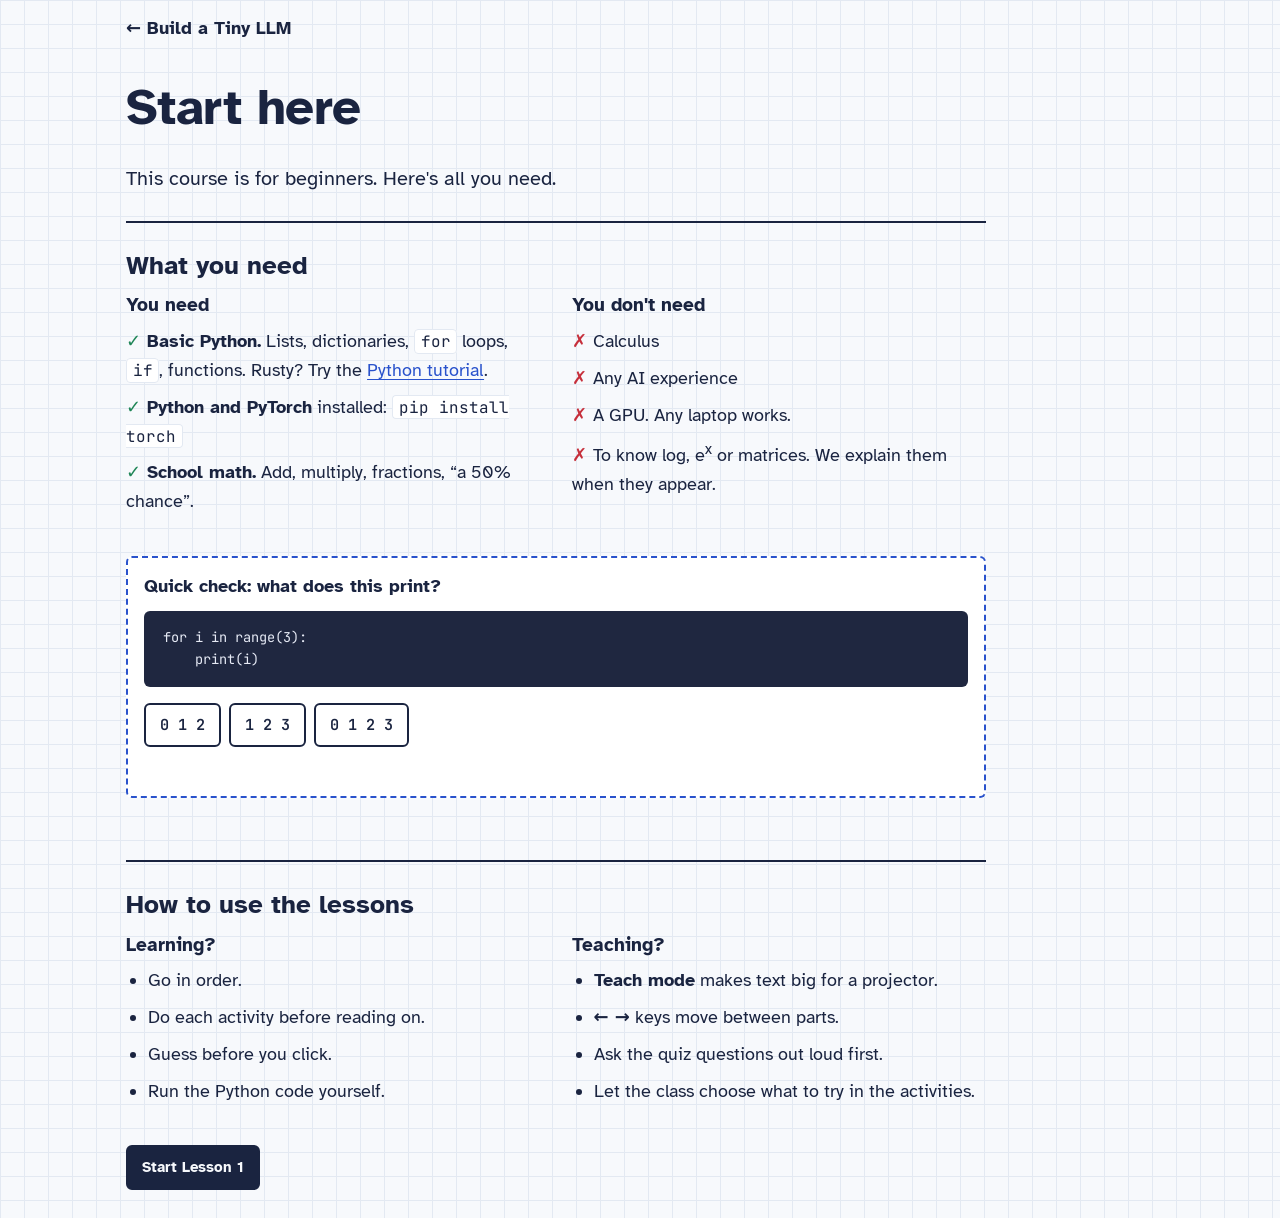
==== start.html @ 34466c3e "Simplify home page, add Start here page and Lesson 1 Home page is now the live demo plus a one-line-" ====
<!doctype html>
<html lang="en">
<head>
<meta charset="utf-8">
<meta name="viewport" content="width=device-width, initial-scale=1">
<title>Start Here</title>
<meta name="description" content="What you need before starting Build a Tiny LLM, and how to use the lessons.">
<link rel="preconnect" href="https://fonts.googleapis.com">
<link rel="preconnect" href="https://fonts.gstatic.com" crossorigin>
<link href="https://fonts.googleapis.com/css2?family=Atkinson+Hyperlegible:wght@400;700&family=JetBrains+Mono:wght@400;600&family=Kalam:wght@400&display=swap" rel="stylesheet">
<link rel="stylesheet" href="assets/style.css">
<style>
  .two { display: grid; grid-template-columns: 1fr 1fr; gap: 32px; margin-bottom: 32px; }
  .two ul { padding-left: 1.2em; margin: 0; }
  .two li { margin-bottom: 8px; }
  .check { list-style: none; padding: 0 !important; }
  .check li::before { content: "✓ "; color: var(--good); font-weight: 700; }
  .cross { list-style: none; padding: 0 !important; }
  .cross li::before { content: "✗ "; color: var(--redpen); font-weight: 700; }
  @media (max-width: 760px) { .two { grid-template-columns: 1fr; } }
</style>
</head>
<body>
<div class="wrap">
  <header class="topbar">
    <a class="home" href="./">← Build a Tiny LLM</a>
  </header>

  <main style="max-width:860px">
    <h1 style="margin-top:20px">Start here</h1>
    <p class="say">This course is for beginners. Here's all you need.</p>

    <section class="part">
      <h2>What you need</h2>
      <div class="two">
        <div>
          <h3>You need</h3>
          <ul class="check">
            <li><b>Basic Python.</b> Lists, dictionaries, <code>for</code> loops, <code>if</code>, functions. Rusty? Try the <a href="https://docs.python.org/3/tutorial/">Python tutorial</a>.</li>
            <li><b>Python and PyTorch</b> installed: <code>pip install torch</code></li>
            <li><b>School math.</b> Add, multiply, fractions, “a 50% chance”.</li>
          </ul>
        </div>
        <div>
          <h3>You don't need</h3>
          <ul class="cross">
            <li>Calculus</li>
            <li>Any AI experience</li>
            <li>A GPU. Any laptop works.</li>
            <li>To know log, e<sup>x</sup> or matrices. We explain them when they appear.</li>
          </ul>
        </div>
      </div>

      <div class="quiz" data-right="You're ready. Head to Lesson 1.">
        <div class="q">Quick check: what does this print?</div>
<pre><code>for i in range(3):
    print(i)</code></pre>
        <div class="options">
          <button data-right>0 1 2</button>
          <button data-why="Close! range(3) starts at 0, not 1.">1 2 3</button>
          <button data-why="range(3) gives 3 numbers, starting at 0.">0 1 2 3</button>
        </div>
        <div class="feedback"></div>
      </div>
    </section>

    <section class="part">
      <h2>How to use the lessons</h2>
      <div class="two">
        <div>
          <h3>Learning?</h3>
          <ul>
            <li>Go in order.</li>
            <li>Do each activity before reading on.</li>
            <li>Guess before you click.</li>
            <li>Run the Python code yourself.</li>
          </ul>
        </div>
        <div>
          <h3>Teaching?</h3>
          <ul>
            <li><b>Teach mode</b> makes text big for a projector.</li>
            <li><b>← →</b> keys move between parts.</li>
            <li>Ask the quiz questions out loud first.</li>
            <li>Let the class choose what to try in the activities.</li>
          </ul>
        </div>
      </div>
      <p><a class="btn" style="background:var(--ink);color:var(--paper)" href="lessons/lesson1.html">Start Lesson 1</a></p>
    </section>
  </main>
</div>
<script src="assets/common.js"></script>
</body>
</html>
---- assets/style.css ----
/* Build a Tiny LLM — shared look
   Idea: a math notebook worked by hand. Graph paper, ink, a highlighter
   for "look here", and handwritten margin notes from the teacher. */

:root {
  --paper: #F7F9FC;
  --grid: #E3E9F2;
  --ink: #1A2440;
  --pencil: #5B657A;
  --pen: #2952CC;
  --highlight: #FFE066;
  --good: #1E8556;
  --redpen: #C62F3B;
  --card: #FFFFFF;
  --code-bg: #1F2740;
  --code-ink: #E6EAF5;
  --code-comment: #9FB0D6;

  --body: "Atkinson Hyperlegible", system-ui, sans-serif;
  --mono: "JetBrains Mono", ui-monospace, Menlo, monospace;
  --hand: "Kalam", "Comic Sans MS", cursive;

  --measure: 68ch;
  --radius: 6px;
}

@media (prefers-color-scheme: dark) {
  :root:not([data-theme="light"]) {
    --paper: #161D2E;
    --grid: #212B42;
    --ink: #E8ECF6;
    --pencil: #A3ADC4;
    --pen: #8FA9FF;
    --highlight: #E9C53A;
    --good: #4CC08A;
    --redpen: #FF7A84;
    --card: #1D2539;
    --code-bg: #0F1524;
  }
}
:root[data-theme="dark"] {
  --paper: #161D2E; --grid: #212B42; --ink: #E8ECF6; --pencil: #A3ADC4;
  --pen: #8FA9FF; --highlight: #E9C53A; --good: #4CC08A; --redpen: #FF7A84;
  --card: #1D2539; --code-bg: #0F1524;
}

* { box-sizing: border-box; }
[hidden] { display: none !important; }

html { scroll-behavior: smooth; }
@media (prefers-reduced-motion: reduce) { html { scroll-behavior: auto; } }

body {
  margin: 0;
  color: var(--ink);
  background-color: var(--paper);
  background-image:
    linear-gradient(var(--grid) 1px, transparent 1px),
    linear-gradient(90deg, var(--grid) 1px, transparent 1px);
  background-size: 24px 24px;
  font-family: var(--body);
  font-size: 18px;
  line-height: 1.6;
}

a { color: var(--pen); text-underline-offset: 3px; }
a:hover { text-decoration-thickness: 2px; }

:focus-visible { outline: 3px solid var(--pen); outline-offset: 2px; border-radius: 3px; }

h1, h2, h3 { line-height: 1.2; font-weight: 700; margin: 0 0 0.5em; }
h1 { font-size: clamp(2.1rem, 5vw, 3.2rem); letter-spacing: -0.01em; }
h2 { font-size: 1.6rem; margin-top: 0; }
h3 { font-size: 1.2rem; }
p { margin: 0 0 1em; }

/* The highlighter: used only for "this is the thing to look at" */
mark, .hl {
  background: linear-gradient(transparent 12%, var(--highlight) 12%, var(--highlight) 88%, transparent 88%);
  color: inherit;
  padding: 0 0.15em;
}
:root[data-theme="dark"] mark, :root[data-theme="dark"] .hl { color: #161D2E; }
@media (prefers-color-scheme: dark) { :root:not([data-theme="light"]) mark { color: #161D2E; } }

code, .mono { font-family: var(--mono); font-size: 0.88em; }
:not(pre) > code {
  background: var(--card);
  border: 1px solid var(--grid);
  padding: 0.05em 0.35em;
  border-radius: 4px;
}

pre {
  background: var(--code-bg);
  color: var(--code-ink);
  padding: 1rem 1.2rem;
  border-radius: var(--radius);
  overflow-x: auto;
  font-size: 0.85rem;
  line-height: 1.55;
  margin: 0 0 1.2em;
}
pre code { background: none; border: 0; padding: 0; font-size: inherit; color: inherit; }
pre .c { color: var(--code-comment); }

/* ---------- Layout ---------- */

.wrap { max-width: 1060px; margin: 0 auto; padding: 0 16px; }

.topbar {
  display: flex; align-items: center; justify-content: space-between; gap: 12px;
  padding: 14px 0; flex-wrap: wrap;
}
.topbar .home { font-weight: 700; color: var(--ink); text-decoration: none; }
.topbar .where { color: var(--pencil); font-size: 0.95rem; }
.topbar .tools { display: flex; gap: 8px; flex-wrap: wrap; }

/* Lesson pages: a reading column with a margin for teacher's notes */
.lesson { display: grid; grid-template-columns: minmax(0, var(--measure)) 1fr; column-gap: 40px; }
.lesson > * { grid-column: 1; }
.lesson .note { grid-column: 2; }

section.part {
  padding: 28px 0 12px;
  border-top: 2px solid var(--ink);
  margin-top: 28px;
  scroll-margin-top: 16px;
}
section.part > .num {
  font-family: var(--mono); color: var(--pencil); font-size: 0.85rem; display: block; margin-bottom: 6px;
}

/* Handwritten margin note from the teacher */
.note {
  font-family: var(--hand);
  color: var(--redpen);
  font-size: 1.05rem;
  line-height: 1.35;
  transform: rotate(-1.5deg);
  align-self: start;
  max-width: 26ch;
  margin: 6px 0 16px;
}
.note::before { content: "✎ "; }

@media (max-width: 900px) {
  .lesson { display: block; }
  .note { max-width: none; transform: none; border-left: 3px solid var(--redpen); padding-left: 10px; }
}

/* ---------- Buttons ---------- */

button, .btn {
  font: inherit; font-size: 0.95rem; font-weight: 700;
  border: 2px solid var(--ink);
  background: var(--card); color: var(--ink);
  padding: 8px 14px; border-radius: var(--radius);
  cursor: pointer; text-decoration: none; display: inline-block;
}
button:hover, .btn:hover { background: var(--highlight); color: #1A2440; }
button.primary { background: var(--ink); color: var(--paper); }
button.primary:hover { background: var(--pen); border-color: var(--pen); color: #fff; }
button:disabled { opacity: 0.45; cursor: not-allowed; }
button.small { padding: 4px 10px; font-size: 0.85rem; }

/* ---------- Teaching blocks ---------- */

/* Predict-first question */
.predict {
  background: var(--card);
  border: 2px dashed var(--pen);
  border-radius: var(--radius);
  padding: 16px 18px;
  margin: 0 0 1.4em;
}
.predict .q { font-weight: 700; margin-bottom: 10px; }
.predict .answer { display: none; margin-top: 12px; padding-top: 12px; border-top: 1px solid var(--grid); }
.predict.open .answer { display: block; }

/* "Still unclear?" — a second explanation */
details.unclear {
  background: var(--card);
  border-left: 4px solid var(--pen);
  padding: 10px 16px;
  margin: 0 0 1.4em;
  border-radius: 0 var(--radius) var(--radius) 0;
}
details.unclear summary { cursor: pointer; font-weight: 700; color: var(--pen); }
details.unclear[open] summary { margin-bottom: 10px; }

/* Walkthrough revealed one step at a time */
.walk .stage { display: none; }
.walk .stage.shown { display: block; }
.walk .controls { display: flex; gap: 10px; align-items: center; margin: 8px 0 24px; }
.walk .controls .count { color: var(--pencil); font-size: 0.9rem; }

/* The open question at the end of every lesson */
.open-question {
  background: var(--ink); color: var(--paper);
  padding: 22px 24px; border-radius: var(--radius);
  margin: 12px 0 24px;
}
.open-question .big { font-size: 1.35rem; font-weight: 700; line-height: 1.35; margin: 6px 0 10px; }
.open-question a { color: var(--highlight); }

/* Simple tables */
table.plain { border-collapse: collapse; width: 100%; margin: 0 0 1.2em; font-size: 0.95rem; }
table.plain th, table.plain td { border-bottom: 1px solid var(--grid); padding: 6px 8px; text-align: left; }
table.plain th { color: var(--pencil); font-weight: 700; }
table.plain td.num, table.plain th.num { text-align: right; font-family: var(--mono); font-size: 0.85rem; }
.tablewrap { overflow-x: auto; }

.up { color: var(--good); font-weight: 700; }
.down { color: var(--redpen); font-weight: 700; }

/* Lesson nav at the bottom */
.pager { display: flex; justify-content: space-between; gap: 12px; padding: 24px 0 48px; flex-wrap: wrap; }
.done-toggle[aria-pressed="true"] { background: var(--good); border-color: var(--good); color: #fff; }

footer.site { color: var(--pencil); font-size: 0.9rem; padding: 32px 0 48px; border-top: 1px solid var(--grid); margin-top: 32px; }

/* ---------- Teach mode: big text for a projector ---------- */
body.teach { font-size: 23px; }
body.teach .note { font-size: 1.2rem; }
body.teach pre { font-size: 0.8rem; }
.teach-hint { display: none; }
body.teach .teach-hint {
  display: block; position: fixed; bottom: 12px; right: 12px; z-index: 5;
  background: var(--ink); color: var(--paper); font-size: 0.75rem; padding: 6px 10px; border-radius: var(--radius);
}

/* ================= One part per screen ================= */

.paged-head { padding: 8px 0 4px; }
.paged-head h1 { font-size: clamp(1.8rem, 4vw, 2.4rem); margin: 8px 0 12px; }
.progress { display: flex; gap: 4px; margin: 0 0 6px; }
.progress .seg {
  flex: 1; height: 8px; padding: 0; border: 0; border-radius: 4px;
  background: var(--grid); cursor: pointer;
}
.progress .seg.seen { background: var(--pencil); }
.progress .seg.now { background: var(--ink); }
.progress .seg:hover { background: var(--highlight); }

main[data-paged] { max-width: var(--measure); padding-bottom: 110px; }
main[data-paged] section.part { border-top: 0; margin-top: 0; padding-top: 20px; }
main[data-paged] section.part > h2 { font-size: 1.7rem; }
main[data-paged] .note { transform: none; max-width: none; border-left: 3px solid var(--redpen); padding-left: 10px; }

.pagebar {
  position: fixed; left: 0; right: 0; bottom: 0; z-index: 4;
  background: var(--paper); border-top: 2px solid var(--ink);
}
.pagebar .inner {
  max-width: var(--measure); margin: 0 auto; padding: 10px 16px;
  display: flex; align-items: center; justify-content: space-between; gap: 10px;
}
.pagebar [data-page-label] { color: var(--pencil); font-size: 0.85rem; text-align: center; flex: 1; }
.pagebar button { min-width: 6.5em; }

/* Big, short sentences */
.say { font-size: 1.25rem; line-height: 1.45; max-width: 36ch; }
body.teach .say { font-size: 1.45rem; }

/* An activity: the thing to do */
.activity {
  background: var(--card); border: 2px solid var(--ink); border-radius: var(--radius);
  box-shadow: 5px 5px 0 var(--ink); padding: 16px; margin: 0 6px 1.4em 0;
}
.activity .do { font-weight: 700; margin-bottom: 10px; }
.activity .row { display: flex; flex-wrap: wrap; gap: 8px; align-items: center; }

/* Number tiles (items in a tensor) */
.tiles { display: flex; gap: 8px; flex-wrap: wrap; margin: 10px 0; }
.tile {
  min-width: 3.4em; padding: 10px 8px; text-align: center;
  font-family: var(--mono); font-size: 1.15rem; font-weight: 600;
  background: var(--paper); border: 2px solid var(--ink); border-radius: var(--radius);
}
.tile .idx { display: block; font-size: 0.7rem; color: var(--pencil); font-weight: 400; }
.tile.flash { background: var(--highlight); color: #1A2440; }
input.tile { width: 4.2em; color: var(--ink); }
button.tile { cursor: pointer; }
button.tile:hover { background: var(--highlight); }

.out {
  font-family: var(--mono); font-size: 0.95rem; background: var(--code-bg); color: var(--code-ink);
  padding: 10px 12px; border-radius: var(--radius); min-height: 2.6em; white-space: pre-wrap; margin-top: 10px;
}
.out .c { color: var(--code-comment); }
.out .err { color: #FF9AA2; }

/* Clickable quiz */
.quiz { background: var(--card); border: 2px dashed var(--pen); border-radius: var(--radius); padding: 14px 16px; margin: 0 0 1.2em; }
.quiz .q { font-weight: 700; margin-bottom: 10px; }
.quiz .options { display: flex; flex-wrap: wrap; gap: 8px; }
.quiz .options button { font-family: var(--mono); font-weight: 600; }
.quiz .options button.right { background: var(--good); border-color: var(--good); color: #fff; }
.quiz .options button.wrong { background: var(--redpen); border-color: var(--redpen); color: #fff; }
.quiz .feedback { margin-top: 10px; min-height: 1.4em; }
.quiz .feedback.good { color: var(--good); }
.quiz .feedback.bad { color: var(--redpen); }

/* Grid of numbers (a 2D tensor) */
.grid2d { display: inline-grid; gap: 6px; margin: 10px 0; }
.grid2d .lab { font-family: var(--mono); font-size: 0.8rem; color: var(--pencil); display: grid; place-items: center; }
.grid2d button.lab { border: 0; background: none; padding: 0; text-decoration: underline; color: var(--pen); cursor: pointer; font-weight: 400; }
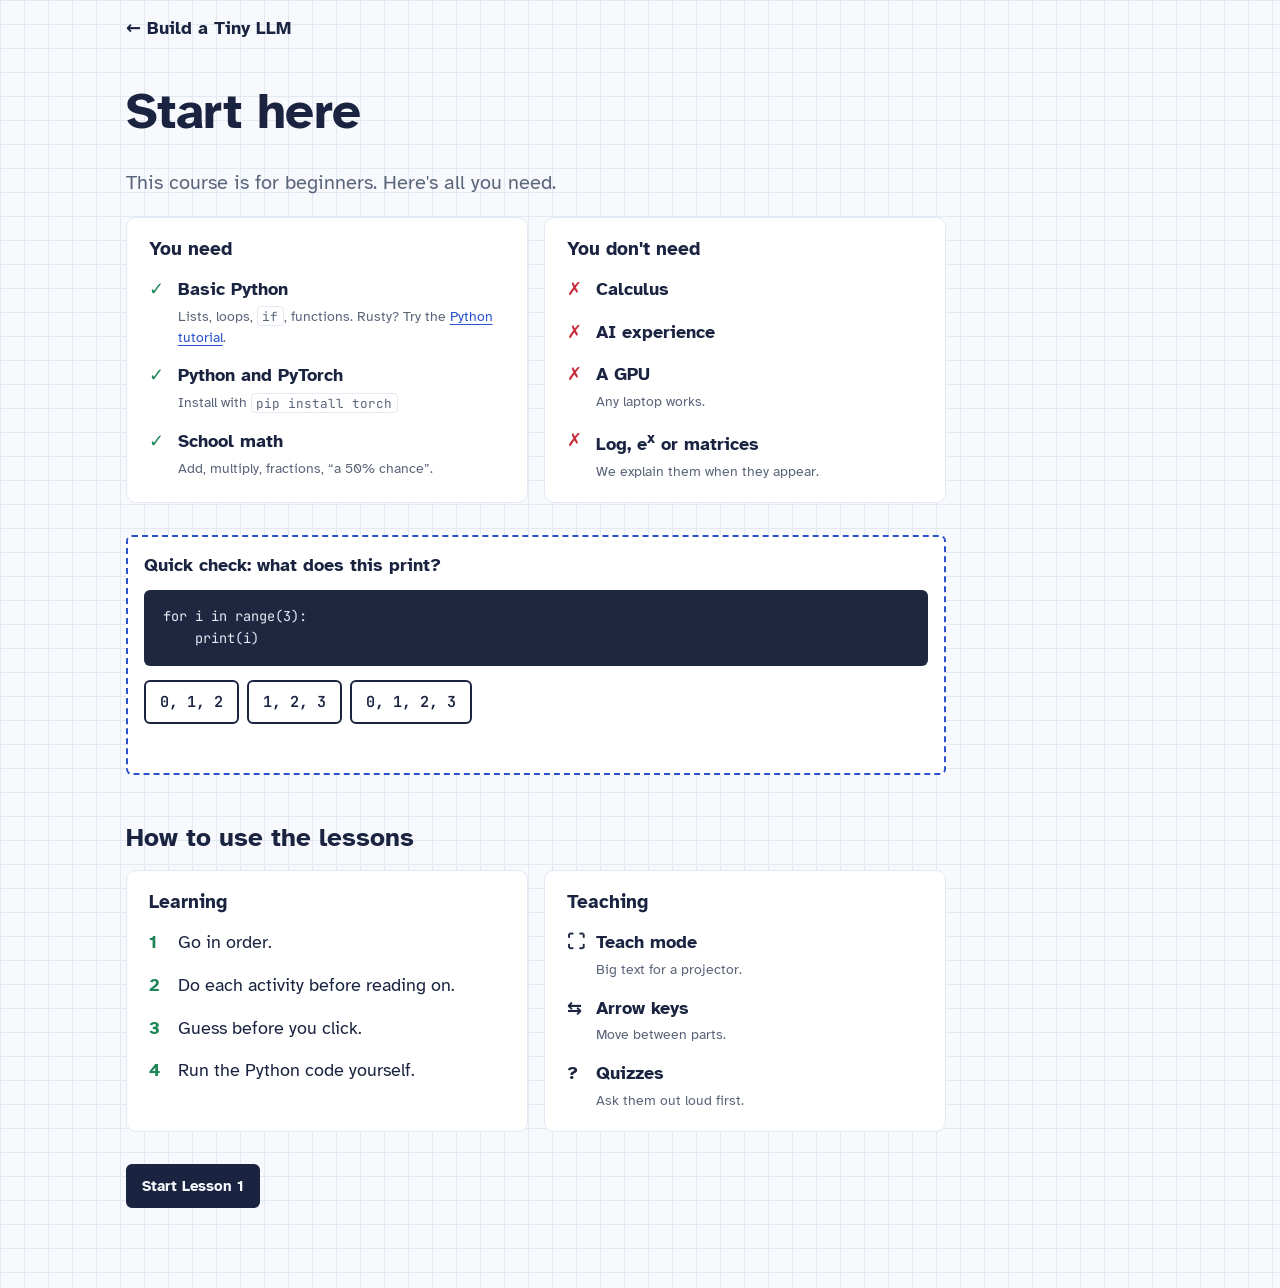
==== commit 1d51ae1e: "Cleaner Start here page and softer dark-mode grid Co-Authored-By: Claude Opus 5.5 <noreply@anthropic" ====
--- a/start.html
+++ b/start.html
@@ -10,14 +10,10 @@
 <link href="https://fonts.googleapis.com/css2?family=Atkinson+Hyperlegible:wght@400;700&family=JetBrains+Mono:wght@400;600&family=Kalam:wght@400&display=swap" rel="stylesheet">
 <link rel="stylesheet" href="assets/style.css">
 <style>
-  .two { display: grid; grid-template-columns: 1fr 1fr; gap: 32px; margin-bottom: 32px; }
-  .two ul { padding-left: 1.2em; margin: 0; }
-  .two li { margin-bottom: 8px; }
-  .check { list-style: none; padding: 0 !important; }
-  .check li::before { content: "✓ "; color: var(--good); font-weight: 700; }
-  .cross { list-style: none; padding: 0 !important; }
-  .cross li::before { content: "✗ "; color: var(--redpen); font-weight: 700; }
-  @media (max-width: 760px) { .two { grid-template-columns: 1fr; } }
+  main.start { max-width: 820px; padding: 24px 0 64px; }
+  main.start h2 { margin: 48px 0 16px; }
+  .quiz pre { margin: 6px 0 14px; }
+  .go { margin-top: 8px; }
 </style>
 </head>
 <body>
@@ -26,69 +22,64 @@
     <a class="home" href="./">← Build a Tiny LLM</a>
   </header>
 
-  <main style="max-width:860px">
-    <h1 style="margin-top:20px">Start here</h1>
-    <p class="say">This course is for beginners. Here's all you need.</p>
+  <main class="start">
+    <h1>Start here</h1>
+    <p class="say" style="color:var(--pencil)">This course is for beginners. Here's all you need.</p>
 
-    <section class="part">
-      <h2>What you need</h2>
-      <div class="two">
-        <div>
-          <h3>You need</h3>
-          <ul class="check">
-            <li><b>Basic Python.</b> Lists, dictionaries, <code>for</code> loops, <code>if</code>, functions. Rusty? Try the <a href="https://docs.python.org/3/tutorial/">Python tutorial</a>.</li>
-            <li><b>Python and PyTorch</b> installed: <code>pip install torch</code></li>
-            <li><b>School math.</b> Add, multiply, fractions, “a 50% chance”.</li>
-          </ul>
-        </div>
-        <div>
-          <h3>You don't need</h3>
-          <ul class="cross">
-            <li>Calculus</li>
-            <li>Any AI experience</li>
-            <li>A GPU. Any laptop works.</li>
-            <li>To know log, e<sup>x</sup> or matrices. We explain them when they appear.</li>
-          </ul>
-        </div>
+    <div class="cards">
+      <div class="card">
+        <h3>You need</h3>
+        <ul class="items">
+          <li><span class="ico yes">✓</span><span><b>Basic Python</b><small>Lists, loops, <code>if</code>, functions. Rusty? Try the <a href="https://docs.python.org/3/tutorial/">Python tutorial</a>.</small></span></li>
+          <li><span class="ico yes">✓</span><span><b>Python and PyTorch</b><small>Install with <code>pip install torch</code></small></span></li>
+          <li><span class="ico yes">✓</span><span><b>School math</b><small>Add, multiply, fractions, “a 50% chance”.</small></span></li>
+        </ul>
       </div>
+      <div class="card">
+        <h3>You don't need</h3>
+        <ul class="items">
+          <li><span class="ico no">✗</span><span><b>Calculus</b></span></li>
+          <li><span class="ico no">✗</span><span><b>AI experience</b></span></li>
+          <li><span class="ico no">✗</span><span><b>A GPU</b><small>Any laptop works.</small></span></li>
+          <li><span class="ico no">✗</span><span><b>Log, e<sup>x</sup> or matrices</b><small>We explain them when they appear.</small></span></li>
+        </ul>
+      </div>
+    </div>
 
-      <div class="quiz" data-right="You're ready. Head to Lesson 1.">
-        <div class="q">Quick check: what does this print?</div>
+    <div class="quiz" data-right="You're ready for Lesson 1.">
+      <div class="q">Quick check: what does this print?</div>
 <pre><code>for i in range(3):
     print(i)</code></pre>
-        <div class="options">
-          <button data-right>0 1 2</button>
-          <button data-why="Close! range(3) starts at 0, not 1.">1 2 3</button>
-          <button data-why="range(3) gives 3 numbers, starting at 0.">0 1 2 3</button>
-        </div>
-        <div class="feedback"></div>
+      <div class="options">
+        <button data-right>0, 1, 2</button>
+        <button data-why="Close. range(3) starts at 0, not 1.">1, 2, 3</button>
+        <button data-why="range(3) gives 3 numbers, starting at 0.">0, 1, 2, 3</button>
       </div>
-    </section>
+      <div class="feedback"></div>
+    </div>
 
-    <section class="part">
-      <h2>How to use the lessons</h2>
-      <div class="two">
-        <div>
-          <h3>Learning?</h3>
-          <ul>
-            <li>Go in order.</li>
-            <li>Do each activity before reading on.</li>
-            <li>Guess before you click.</li>
-            <li>Run the Python code yourself.</li>
-          </ul>
-        </div>
-        <div>
-          <h3>Teaching?</h3>
-          <ul>
-            <li><b>Teach mode</b> makes text big for a projector.</li>
-            <li><b>← →</b> keys move between parts.</li>
-            <li>Ask the quiz questions out loud first.</li>
-            <li>Let the class choose what to try in the activities.</li>
-          </ul>
-        </div>
+    <h2>How to use the lessons</h2>
+    <div class="cards">
+      <div class="card">
+        <h3>Learning</h3>
+        <ul class="items">
+          <li><span class="ico yes">1</span><span>Go in order.</span></li>
+          <li><span class="ico yes">2</span><span>Do each activity before reading on.</span></li>
+          <li><span class="ico yes">3</span><span>Guess before you click.</span></li>
+          <li><span class="ico yes">4</span><span>Run the Python code yourself.</span></li>
+        </ul>
       </div>
-      <p><a class="btn" style="background:var(--ink);color:var(--paper)" href="lessons/lesson1.html">Start Lesson 1</a></p>
-    </section>
+      <div class="card">
+        <h3>Teaching</h3>
+        <ul class="items">
+          <li><span class="ico">⛶</span><span><b>Teach mode</b><small>Big text for a projector.</small></span></li>
+          <li><span class="ico">⇆</span><span><b>Arrow keys</b><small>Move between parts.</small></span></li>
+          <li><span class="ico">?</span><span><b>Quizzes</b><small>Ask them out loud first.</small></span></li>
+        </ul>
+      </div>
+    </div>
+
+    <p class="go"><a class="btn" style="background:var(--ink);color:var(--paper)" href="lessons/lesson1.html">Start Lesson 1</a></p>
   </main>
 </div>
 <script src="assets/common.js"></script>
--- a/assets/style.css
+++ b/assets/style.css
@@ -27,7 +27,7 @@
 @media (prefers-color-scheme: dark) {
   :root:not([data-theme="light"]) {
     --paper: #161D2E;
-    --grid: #212B42;
+    --grid: #1C2537;
     --ink: #E8ECF6;
     --pencil: #A3ADC4;
     --pen: #8FA9FF;
@@ -39,7 +39,7 @@
   }
 }
 :root[data-theme="dark"] {
-  --paper: #161D2E; --grid: #212B42; --ink: #E8ECF6; --pencil: #A3ADC4;
+  --paper: #161D2E; --grid: #1C2537; --ink: #E8ECF6; --pencil: #A3ADC4;
   --pen: #8FA9FF; --highlight: #E9C53A; --good: #4CC08A; --redpen: #FF7A84;
   --card: #1D2539; --code-bg: #0F1524;
 }
@@ -306,3 +306,16 @@
 .grid2d { display: inline-grid; gap: 6px; margin: 10px 0; }
 .grid2d .lab { font-family: var(--mono); font-size: 0.8rem; color: var(--pencil); display: grid; place-items: center; }
 .grid2d button.lab { border: 0; background: none; padding: 0; text-decoration: underline; color: var(--pen); cursor: pointer; font-weight: 400; }
+
+/* Soft cards for lists of points */
+.cards { display: grid; grid-template-columns: 1fr 1fr; gap: 16px; margin: 0 0 32px; }
+.card { background: var(--card); border: 1px solid var(--grid); border-radius: 10px; padding: 20px 22px; }
+.card h3 { margin-bottom: 14px; }
+.items { list-style: none; padding: 0; margin: 0; display: grid; gap: 14px; }
+.items li { display: grid; grid-template-columns: 1.6em 1fr; align-items: start; }
+.items .ico { font-weight: 700; }
+.items .ico.yes { color: var(--good); }
+.items .ico.no { color: var(--redpen); }
+.items b { display: block; }
+.items small { color: var(--pencil); font-size: 0.9rem; line-height: 1.45; display: block; margin-top: 2px; }
+@media (max-width: 760px) { .cards { grid-template-columns: 1fr; } }
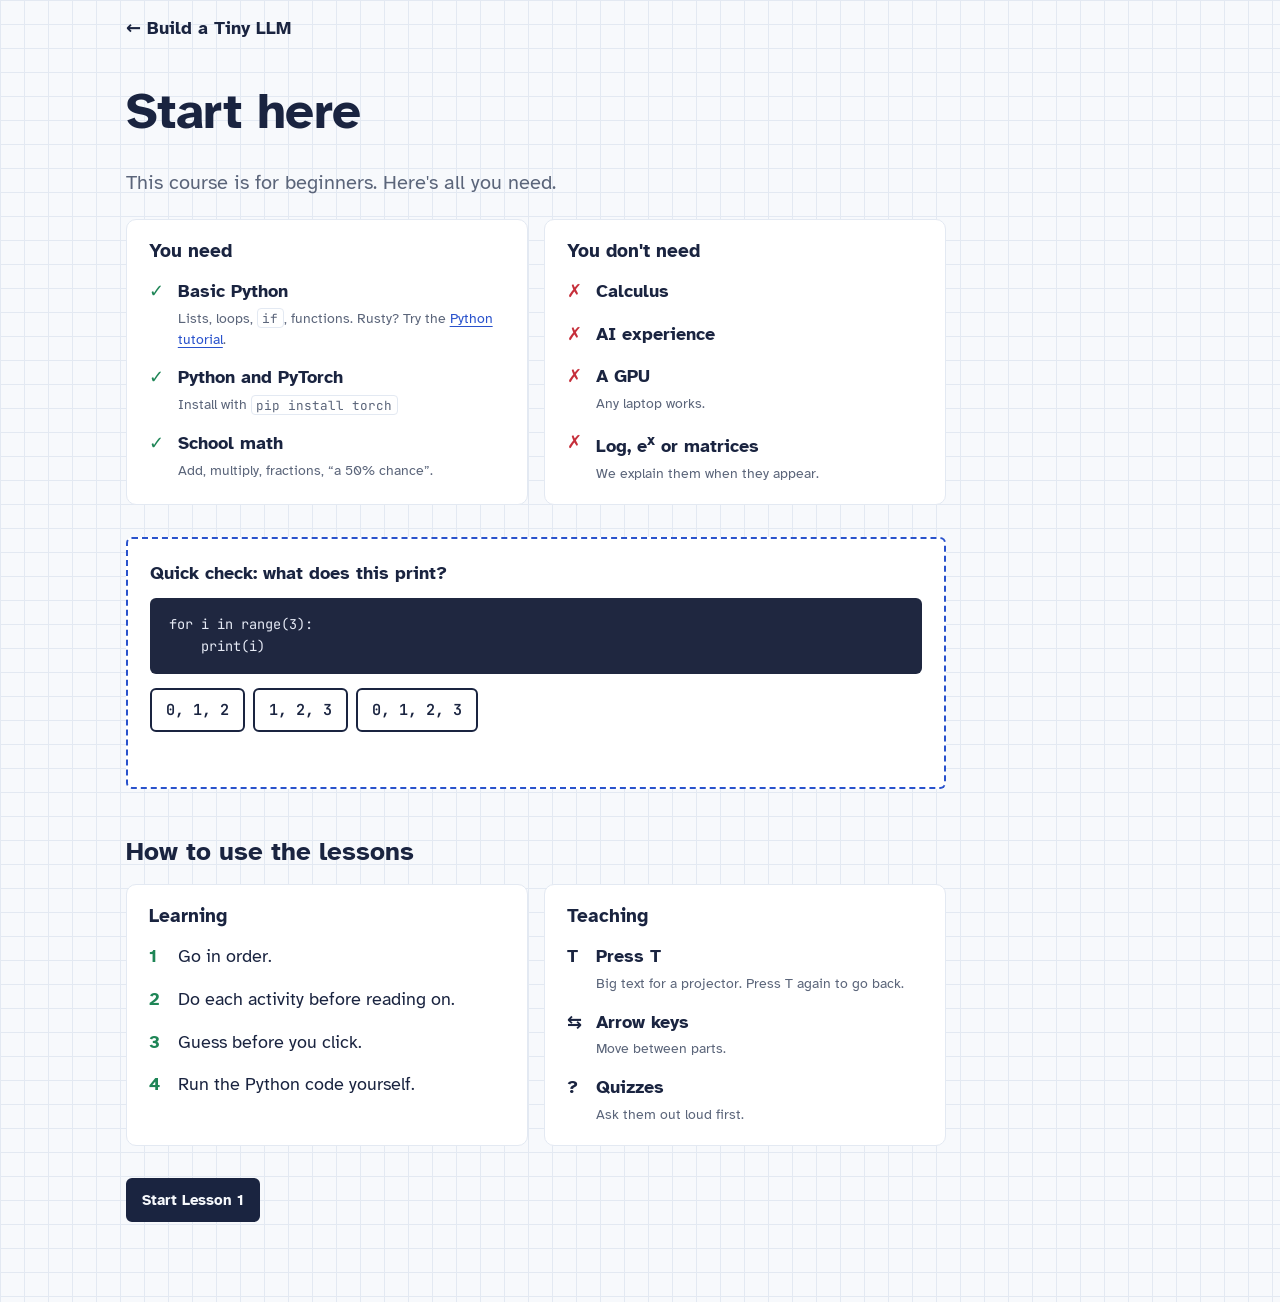
==== commit e8a65341: "Remove Teach mode button; press T for big text instead Co-Authored-By: Claude Opus 5.5 <noreply@anth" ====
--- a/start.html
+++ b/start.html
@@ -72,7 +72,7 @@
       <div class="card">
         <h3>Teaching</h3>
         <ul class="items">
-          <li><span class="ico">⛶</span><span><b>Teach mode</b><small>Big text for a projector.</small></span></li>
+          <li><span class="ico">T</span><span><b>Press T</b><small>Big text for a projector. Press T again to go back.</small></span></li>
           <li><span class="ico">⇆</span><span><b>Arrow keys</b><small>Move between parts.</small></span></li>
           <li><span class="ico">?</span><span><b>Quizzes</b><small>Ask them out loud first.</small></span></li>
         </ul>
--- a/assets/style.css
+++ b/assets/style.css
@@ -319,3 +319,12 @@
 .items b { display: block; }
 .items small { color: var(--pencil); font-size: 0.9rem; line-height: 1.45; display: block; margin-top: 2px; }
 @media (max-width: 760px) { .cards { grid-template-columns: 1fr; } }
+
+/* More breathing room: one thing at a time, lots of space around it */
+main[data-paged] section.part { padding-top: 32px; }
+main[data-paged] section.part > h2 { margin-bottom: 20px; }
+.say { margin-bottom: 1.1em; }
+.activity { padding: 22px; margin: 28px 6px 32px 0; }
+.activity .do { margin-bottom: 16px; }
+.quiz { padding: 20px 22px; margin: 28px 0; }
+.note { margin-top: 20px; }
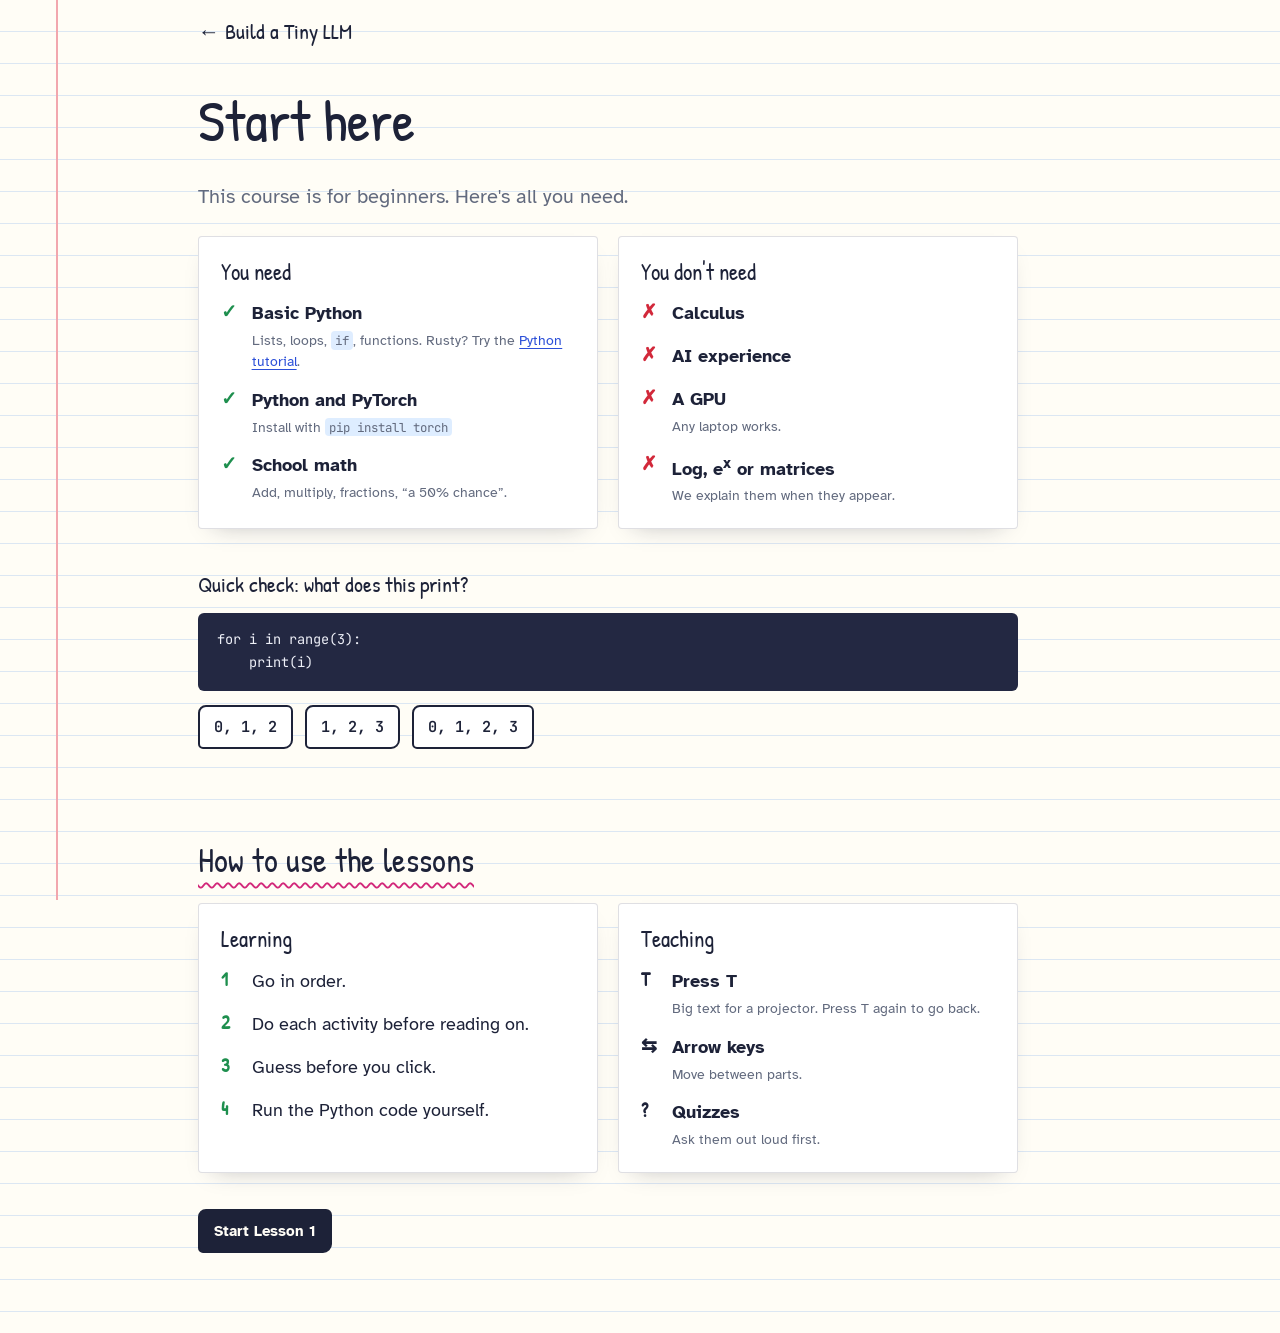
==== commit 18d2878d: "Notebook look and a movable board home page Ruled paper with a red margin, handwritten headings with" ====
--- a/start.html
+++ b/start.html
@@ -7,7 +7,7 @@
 <meta name="description" content="What you need before starting Build a Tiny LLM, and how to use the lessons.">
 <link rel="preconnect" href="https://fonts.googleapis.com">
 <link rel="preconnect" href="https://fonts.gstatic.com" crossorigin>
-<link href="https://fonts.googleapis.com/css2?family=Atkinson+Hyperlegible:wght@400;700&family=JetBrains+Mono:wght@400;600&family=Kalam:wght@400&display=swap" rel="stylesheet">
+<link href="https://fonts.googleapis.com/css2?family=Atkinson+Hyperlegible:wght@400;700&family=JetBrains+Mono:wght@400;600&family=Kalam:wght@400&family=Patrick+Hand&display=swap" rel="stylesheet">
 <link rel="stylesheet" href="assets/style.css">
 <style>
   main.start { max-width: 820px; padding: 24px 0 64px; }
@@ -16,7 +16,7 @@
   .go { margin-top: 8px; }
 </style>
 </head>
-<body>
+<body data-pen="pink">
 <div class="wrap">
   <header class="topbar">
     <a class="home" href="./">← Build a Tiny LLM</a>
@@ -79,7 +79,7 @@
       </div>
     </div>
 
-    <p class="go"><a class="btn" style="background:var(--ink);color:var(--paper)" href="lessons/lesson1.html">Start Lesson 1</a></p>
+    <p class="go"><a class="btn primary" href="lessons/lesson1.html">Start Lesson 1</a></p>
   </main>
 </div>
 <script src="assets/common.js"></script>
--- a/assets/style.css
+++ b/assets/style.css
@@ -1,330 +1,332 @@
 /* Build a Tiny LLM — shared look
-   Idea: a math notebook worked by hand. Graph paper, ink, a highlighter
-   for "look here", and handwritten margin notes from the teacher. */
+   Idea: a student's notebook. Ruled paper with a red margin, handwritten
+   headings with pen underlines, and highlighters that each mean one thing:
+     yellow = a new word      green = right / goes up
+     pink   = mistake / down  blue  = code you type
+     orange = the open question */
 
 :root {
-  --paper: #F7F9FC;
-  --grid: #E3E9F2;
-  --ink: #1A2440;
-  --pencil: #5B657A;
-  --pen: #2952CC;
-  --highlight: #FFE066;
-  --good: #1E8556;
-  --redpen: #C62F3B;
+  --paper: #FFFDF6;
+  --rule: #DCE7F3;
+  --margin: #F2A7AE;
+  --ink: #1D2238;
+  --pencil: #626A7E;
+  --pen: #2B4FD8;
+  --redpen: #D2283A;
+  --good: #1E8F4E;
   --card: #FFFFFF;
-  --code-bg: #1F2740;
-  --code-ink: #E6EAF5;
-  --code-comment: #9FB0D6;
+
+  --hl-yellow: #FFE45C;
+  --hl-green: #9EF0B4;
+  --hl-pink: #FFB1C8;
+  --hl-blue: #B7D7FF;
+  --hl-orange: #FFC380;
+  --highlight: var(--hl-yellow);
+  --on-hl: #1D2238;
+
+  --note-yellow: #FFF4B3;
+  --note-pink: #FFE0EA;
+  --note-blue: #DDEBFF;
+  --note-green: #DDF7E5;
+  --note-orange: #FFE6CC;
+  --tape: rgba(255, 214, 120, 0.6);
+
+  --code-bg: #232842;
+  --code-ink: #EEF0F8;
+  --code-comment: #A9B6DA;
+
+  /* lesson pen colour for heading underlines (each lesson sets its own) */
+  --ul: var(--pen);
+
+  /* old names still used by some pages */
+  --grid: var(--rule);
 
   --body: "Atkinson Hyperlegible", system-ui, sans-serif;
   --mono: "JetBrains Mono", ui-monospace, Menlo, monospace;
   --hand: "Kalam", "Comic Sans MS", cursive;
-
-  --measure: 68ch;
+  --head: "Patrick Hand", "Kalam", cursive;
+
+  --measure: 66ch;
   --radius: 6px;
-}
-
+  --line: 32px;
+}
+
+/* Dark: a notebook under a desk lamp */
 @media (prefers-color-scheme: dark) {
   :root:not([data-theme="light"]) {
-    --paper: #161D2E;
-    --grid: #1C2537;
-    --ink: #E8ECF6;
-    --pencil: #A3ADC4;
-    --pen: #8FA9FF;
-    --highlight: #E9C53A;
-    --good: #4CC08A;
-    --redpen: #FF7A84;
-    --card: #1D2539;
-    --code-bg: #0F1524;
+    --paper: #1A1C25; --rule: #252A38; --margin: #5A2F3A;
+    --ink: #EEEBE2; --pencil: #A7ABBA; --pen: #8EA6FF; --redpen: #FF8A96; --good: #5FD68F;
+    --card: #222532;
+    --hl-yellow: #F2D33A; --hl-green: #63D98A; --hl-pink: #FF8DB0; --hl-blue: #7DB4FF; --hl-orange: #FFAA55;
+    --note-yellow: #2E2B1E; --note-pink: #33232A; --note-blue: #202A3C; --note-green: #1F3027; --note-orange: #33281D;
+    --tape: rgba(242, 211, 58, 0.35);
+    --code-bg: #12141C;
   }
 }
 :root[data-theme="dark"] {
-  --paper: #161D2E; --grid: #1C2537; --ink: #E8ECF6; --pencil: #A3ADC4;
-  --pen: #8FA9FF; --highlight: #E9C53A; --good: #4CC08A; --redpen: #FF7A84;
-  --card: #1D2539; --code-bg: #0F1524;
+  --paper: #1A1C25; --rule: #252A38; --margin: #5A2F3A;
+  --ink: #EEEBE2; --pencil: #A7ABBA; --pen: #8EA6FF; --redpen: #FF8A96; --good: #5FD68F;
+  --card: #222532;
+  --hl-yellow: #F2D33A; --hl-green: #63D98A; --hl-pink: #FF8DB0; --hl-blue: #7DB4FF; --hl-orange: #FFAA55;
+  --note-yellow: #2E2B1E; --note-pink: #33232A; --note-blue: #202A3C; --note-green: #1F3027; --note-orange: #33281D;
+  --tape: rgba(242, 211, 58, 0.35);
+  --code-bg: #12141C;
 }
 
 * { box-sizing: border-box; }
 [hidden] { display: none !important; }
-
 html { scroll-behavior: smooth; }
-@media (prefers-reduced-motion: reduce) { html { scroll-behavior: auto; } }
+@media (prefers-reduced-motion: reduce) { html { scroll-behavior: auto; } * { transition: none !important; } }
 
 body {
   margin: 0;
   color: var(--ink);
   background-color: var(--paper);
-  background-image:
-    linear-gradient(var(--grid) 1px, transparent 1px),
-    linear-gradient(90deg, var(--grid) 1px, transparent 1px);
-  background-size: 24px 24px;
+  /* ruled lines */
+  background-image: linear-gradient(transparent calc(var(--line) - 1px), var(--rule) calc(var(--line) - 1px));
+  background-size: 100% var(--line);
   font-family: var(--body);
   font-size: 18px;
   line-height: 1.6;
 }
+/* the red margin line, on wider screens */
+@media (min-width: 760px) {
+  body::before {
+    content: ""; position: fixed; top: 0; bottom: 0; left: 56px; width: 2px;
+    background: var(--margin); pointer-events: none; z-index: 0;
+  }
+}
+
+/* Each lesson has its own pen colour */
+body[data-pen="blue"]   { --ul: #2B4FD8; }
+body[data-pen="green"]  { --ul: #1E8F4E; }
+body[data-pen="purple"] { --ul: #7A3FD1; }
+body[data-pen="orange"] { --ul: #E0701B; }
+body[data-pen="pink"]   { --ul: #D2287A; }
+@media (prefers-color-scheme: dark) {
+  :root:not([data-theme="light"]) body[data-pen="blue"]   { --ul: #8EA6FF; }
+  :root:not([data-theme="light"]) body[data-pen="green"]  { --ul: #5FD68F; }
+  :root:not([data-theme="light"]) body[data-pen="purple"] { --ul: #B794FF; }
+  :root:not([data-theme="light"]) body[data-pen="orange"] { --ul: #FFAA55; }
+  :root:not([data-theme="light"]) body[data-pen="pink"]   { --ul: #FF8DC4; }
+}
 
 a { color: var(--pen); text-underline-offset: 3px; }
 a:hover { text-decoration-thickness: 2px; }
-
 :focus-visible { outline: 3px solid var(--pen); outline-offset: 2px; border-radius: 3px; }
 
-h1, h2, h3 { line-height: 1.2; font-weight: 700; margin: 0 0 0.5em; }
-h1 { font-size: clamp(2.1rem, 5vw, 3.2rem); letter-spacing: -0.01em; }
-h2 { font-size: 1.6rem; margin-top: 0; }
-h3 { font-size: 1.2rem; }
+/* ---------- Handwritten headings with a pen underline ---------- */
+h1, h2, h3 { font-family: var(--head); font-weight: 400; line-height: 1.15; margin: 0 0 0.5em; }
+h1 { font-size: clamp(2.4rem, 6vw, 3.6rem); }
+h1 .swash {
+  background: linear-gradient(transparent 58%, var(--hl-yellow) 58%, var(--hl-yellow) 92%, transparent 92%);
+  padding: 0 0.1em;
+}
+h2 {
+  font-size: 2.1rem;
+  text-decoration: underline wavy var(--ul);
+  text-decoration-thickness: 2px;
+  text-underline-offset: 10px;
+  margin-bottom: 0.8em;
+}
+h3 { font-size: 1.45rem; }
 p { margin: 0 0 1em; }
 
-/* The highlighter: used only for "this is the thing to look at" */
-mark, .hl {
-  background: linear-gradient(transparent 12%, var(--highlight) 12%, var(--highlight) 88%, transparent 88%);
-  color: inherit;
-  padding: 0 0.15em;
-}
-:root[data-theme="dark"] mark, :root[data-theme="dark"] .hl { color: #161D2E; }
-@media (prefers-color-scheme: dark) { :root:not([data-theme="light"]) mark { color: #161D2E; } }
-
-code, .mono { font-family: var(--mono); font-size: 0.88em; }
+/* ---------- Highlighters ---------- */
+mark, .hl, .hl-yellow, .hl-green, .hl-pink, .hl-blue, .hl-orange {
+  color: var(--on-hl);
+  padding: 0.02em 0.25em;
+  border-radius: 0.3em 0.15em 0.35em 0.2em;
+  -webkit-box-decoration-break: clone; box-decoration-break: clone;
+}
+mark, .hl, .hl-yellow { background: var(--hl-yellow); }
+.hl-green { background: var(--hl-green); }
+.hl-pink { background: var(--hl-pink); }
+.hl-blue { background: var(--hl-blue); }
+.hl-orange { background: var(--hl-orange); }
+/* hand-drawn underline for emphasis */
+.ul { text-decoration: underline var(--ul); text-decoration-thickness: 2px; text-underline-offset: 4px; }
+
+code, .mono { font-family: var(--mono); font-size: 0.86em; }
 :not(pre) > code {
-  background: var(--card);
-  border: 1px solid var(--grid);
-  padding: 0.05em 0.35em;
-  border-radius: 4px;
+  background: color-mix(in srgb, var(--hl-blue) 45%, transparent);
+  padding: 0.05em 0.35em; border-radius: 4px;
 }
 
 pre {
-  background: var(--code-bg);
-  color: var(--code-ink);
-  padding: 1rem 1.2rem;
-  border-radius: var(--radius);
-  overflow-x: auto;
-  font-size: 0.85rem;
-  line-height: 1.55;
-  margin: 0 0 1.2em;
-}
-pre code { background: none; border: 0; padding: 0; font-size: inherit; color: inherit; }
+  background: var(--code-bg); color: var(--code-ink);
+  padding: 1rem 1.2rem; border-radius: var(--radius);
+  overflow-x: auto; font-size: 0.85rem; line-height: 1.6; margin: 0 0 1.4em;
+}
+pre code { background: none; padding: 0; font-size: inherit; color: inherit; }
 pre .c { color: var(--code-comment); }
 
 /* ---------- Layout ---------- */
-
-.wrap { max-width: 1060px; margin: 0 auto; padding: 0 16px; }
-
-.topbar {
-  display: flex; align-items: center; justify-content: space-between; gap: 12px;
-  padding: 14px 0; flex-wrap: wrap;
-}
-.topbar .home { font-weight: 700; color: var(--ink); text-decoration: none; }
+.wrap { max-width: 1060px; margin: 0 auto; padding: 0 16px; position: relative; z-index: 1; }
+@media (min-width: 760px) { .wrap { padding-left: 88px; } }
+
+.topbar { display: flex; align-items: center; justify-content: space-between; gap: 12px; padding: 14px 0; flex-wrap: wrap; }
+.topbar .home { font-family: var(--head); font-size: 1.35rem; color: var(--ink); text-decoration: none; }
 .topbar .where { color: var(--pencil); font-size: 0.95rem; }
 .topbar .tools { display: flex; gap: 8px; flex-wrap: wrap; }
 
-/* Lesson pages: a reading column with a margin for teacher's notes */
-.lesson { display: grid; grid-template-columns: minmax(0, var(--measure)) 1fr; column-gap: 40px; }
-.lesson > * { grid-column: 1; }
-.lesson .note { grid-column: 2; }
-
-section.part {
-  padding: 28px 0 12px;
-  border-top: 2px solid var(--ink);
-  margin-top: 28px;
-  scroll-margin-top: 16px;
-}
-section.part > .num {
-  font-family: var(--mono); color: var(--pencil); font-size: 0.85rem; display: block; margin-bottom: 6px;
-}
-
-/* Handwritten margin note from the teacher */
+section.part { padding: 28px 0 12px; scroll-margin-top: 16px; }
+
+/* Red-pen margin note from the teacher */
 .note {
-  font-family: var(--hand);
-  color: var(--redpen);
-  font-size: 1.05rem;
-  line-height: 1.35;
-  transform: rotate(-1.5deg);
-  align-self: start;
-  max-width: 26ch;
-  margin: 6px 0 16px;
+  font-family: var(--hand); color: var(--redpen); font-size: 1.1rem; line-height: 1.4;
+  border-left: 3px solid var(--redpen); padding-left: 12px; margin: 24px 0 16px;
 }
 .note::before { content: "✎ "; }
 
-@media (max-width: 900px) {
-  .lesson { display: block; }
-  .note { max-width: none; transform: none; border-left: 3px solid var(--redpen); padding-left: 10px; }
-}
-
 /* ---------- Buttons ---------- */
-
 button, .btn {
   font: inherit; font-size: 0.95rem; font-weight: 700;
-  border: 2px solid var(--ink);
-  background: var(--card); color: var(--ink);
-  padding: 8px 14px; border-radius: var(--radius);
+  border: 2px solid var(--ink); background: var(--card); color: var(--ink);
+  padding: 8px 14px; border-radius: 8px 6px 9px 5px;
   cursor: pointer; text-decoration: none; display: inline-block;
 }
-button:hover, .btn:hover { background: var(--highlight); color: #1A2440; }
-button.primary { background: var(--ink); color: var(--paper); }
-button.primary:hover { background: var(--pen); border-color: var(--pen); color: #fff; }
-button:disabled { opacity: 0.45; cursor: not-allowed; }
-button.small { padding: 4px 10px; font-size: 0.85rem; }
-
-/* ---------- Teaching blocks ---------- */
-
-/* Predict-first question */
-.predict {
+button:hover, .btn:hover { background: var(--hl-yellow); color: var(--on-hl); }
+button.primary, .btn.primary { background: var(--ink); color: var(--paper); }
+button.primary:hover, .btn.primary:hover { background: var(--pen); border-color: var(--pen); color: #fff; }
+button:disabled { opacity: 0.4; cursor: not-allowed; }
+button.small, .btn.small { padding: 4px 10px; font-size: 0.85rem; }
+
+/* ---------- Activity: a sticky note taped onto the page ---------- */
+.activity {
+  position: relative;
   background: var(--card);
-  border: 2px dashed var(--pen);
-  border-radius: var(--radius);
-  padding: 16px 18px;
-  margin: 0 0 1.4em;
-}
-.predict .q { font-weight: 700; margin-bottom: 10px; }
-.predict .answer { display: none; margin-top: 12px; padding-top: 12px; border-top: 1px solid var(--grid); }
-.predict.open .answer { display: block; }
-
-/* "Still unclear?" — a second explanation */
+  border: 1px solid color-mix(in srgb, var(--ink) 18%, transparent);
+  border-radius: 4px;
+  box-shadow: 0 10px 24px -14px rgba(20, 24, 50, 0.35), 0 2px 0 rgba(20, 24, 50, 0.05);
+  padding: 30px 22px 22px; margin: 36px 0 32px;
+}
+.activity::before {
+  content: ""; position: absolute; top: -13px; left: 50%; width: 110px; height: 26px;
+  transform: translateX(-50%) rotate(-2deg);
+  background: var(--tape); border-left: 2px dotted rgba(0,0,0,0.06); border-right: 2px dotted rgba(0,0,0,0.06);
+}
+.activity .do { font-family: var(--head); font-size: 1.35rem; margin-bottom: 16px; line-height: 1.3; }
+.activity .row { display: flex; flex-wrap: wrap; gap: 8px; align-items: center; }
+
+/* "Still unclear?": a folded paper corner */
 details.unclear {
-  background: var(--card);
-  border-left: 4px solid var(--pen);
-  padding: 10px 16px;
-  margin: 0 0 1.4em;
-  border-radius: 0 var(--radius) var(--radius) 0;
+  position: relative; background: var(--note-blue);
+  padding: 12px 18px; margin: 0 0 1.4em; border-radius: 3px;
+  clip-path: polygon(0 0, calc(100% - 18px) 0, 100% 18px, 100% 100%, 0 100%);
+}
+details.unclear::after {
+  content: ""; position: absolute; top: 0; right: 0; width: 18px; height: 18px;
+  background: linear-gradient(225deg, transparent 50%, color-mix(in srgb, var(--pen) 25%, var(--note-blue)) 50%);
 }
 details.unclear summary { cursor: pointer; font-weight: 700; color: var(--pen); }
 details.unclear[open] summary { margin-bottom: 10px; }
 
-/* Walkthrough revealed one step at a time */
-.walk .stage { display: none; }
-.walk .stage.shown { display: block; }
-.walk .controls { display: flex; gap: 10px; align-items: center; margin: 8px 0 24px; }
-.walk .controls .count { color: var(--pencil); font-size: 0.9rem; }
-
-/* The open question at the end of every lesson */
+/* The open question: orange highlighter */
 .open-question {
-  background: var(--ink); color: var(--paper);
-  padding: 22px 24px; border-radius: var(--radius);
-  margin: 12px 0 24px;
-}
-.open-question .big { font-size: 1.35rem; font-weight: 700; line-height: 1.35; margin: 6px 0 10px; }
-.open-question a { color: var(--highlight); }
-
-/* Simple tables */
+  background: var(--note-orange); border-left: 6px solid var(--hl-orange);
+  padding: 22px 24px; border-radius: 4px; margin: 28px 0 24px;
+}
+.open-question .big {
+  font-family: var(--head); font-size: 1.7rem; line-height: 1.25; margin: 6px 0 12px;
+}
+.open-question .big { background: var(--hl-orange); color: var(--on-hl); display: inline; padding: 0 0.2em; border-radius: 0.3em 0.15em 0.35em 0.2em; -webkit-box-decoration-break: clone; box-decoration-break: clone; }
+.open-question > div:first-child { color: var(--pencil); font-size: 0.95rem; margin-bottom: 4px; }
+.open-question > div:last-child { margin-top: 14px; }
+
+/* Tables */
 table.plain { border-collapse: collapse; width: 100%; margin: 0 0 1.2em; font-size: 0.95rem; }
-table.plain th, table.plain td { border-bottom: 1px solid var(--grid); padding: 6px 8px; text-align: left; }
-table.plain th { color: var(--pencil); font-weight: 700; }
-table.plain td.num, table.plain th.num { text-align: right; font-family: var(--mono); font-size: 0.85rem; }
+table.plain th, table.plain td { border-bottom: 1px solid var(--rule); padding: 6px 8px; text-align: left; }
+table.plain th { color: var(--pencil); }
 .tablewrap { overflow-x: auto; }
 
 .up { color: var(--good); font-weight: 700; }
 .down { color: var(--redpen); font-weight: 700; }
 
-/* Lesson nav at the bottom */
-.pager { display: flex; justify-content: space-between; gap: 12px; padding: 24px 0 48px; flex-wrap: wrap; }
-.done-toggle[aria-pressed="true"] { background: var(--good); border-color: var(--good); color: #fff; }
-
-footer.site { color: var(--pencil); font-size: 0.9rem; padding: 32px 0 48px; border-top: 1px solid var(--grid); margin-top: 32px; }
-
-/* ---------- Teach mode: big text for a projector ---------- */
-body.teach { font-size: 23px; }
-body.teach .note { font-size: 1.2rem; }
-body.teach pre { font-size: 0.8rem; }
-.teach-hint { display: none; }
-body.teach .teach-hint {
-  display: block; position: fixed; bottom: 12px; right: 12px; z-index: 5;
-  background: var(--ink); color: var(--paper); font-size: 0.75rem; padding: 6px 10px; border-radius: var(--radius);
-}
+.done-toggle[aria-pressed="true"] { background: var(--hl-green); border-color: var(--good); color: var(--on-hl); }
+footer.site { color: var(--pencil); font-size: 0.9rem; padding: 32px 0 48px; }
 
 /* ================= One part per screen ================= */
-
-.paged-head { padding: 8px 0 4px; }
-.paged-head h1 { font-size: clamp(1.8rem, 4vw, 2.4rem); margin: 8px 0 12px; }
-.progress { display: flex; gap: 4px; margin: 0 0 6px; }
+.paged-head { padding: 8px 0 0; }
+.paged-head h1 { margin: 10px 0 14px; }
+
+/* Progress: a row of tick boxes */
+.progress { display: flex; gap: 8px; flex-wrap: wrap; margin: 0 0 4px; }
 .progress .seg {
-  flex: 1; height: 8px; padding: 0; border: 0; border-radius: 4px;
-  background: var(--grid); cursor: pointer;
-}
-.progress .seg.seen { background: var(--pencil); }
-.progress .seg.now { background: var(--ink); }
-.progress .seg:hover { background: var(--highlight); }
-
-main[data-paged] { max-width: var(--measure); padding-bottom: 110px; }
-main[data-paged] section.part { border-top: 0; margin-top: 0; padding-top: 20px; }
-main[data-paged] section.part > h2 { font-size: 1.7rem; }
-main[data-paged] .note { transform: none; max-width: none; border-left: 3px solid var(--redpen); padding-left: 10px; }
-
-.pagebar {
-  position: fixed; left: 0; right: 0; bottom: 0; z-index: 4;
-  background: var(--paper); border-top: 2px solid var(--ink);
-}
+  width: 26px; height: 26px; padding: 0; border: 2px solid var(--ink); border-radius: 4px 3px 5px 3px;
+  background: var(--card); cursor: pointer; font-size: 0.9rem; line-height: 1; color: var(--good);
+  display: grid; place-items: center;
+}
+.progress .seg.seen::after { content: "✓"; font-weight: 700; }
+.progress .seg.now { background: var(--hl-yellow); }
+.progress .seg:hover { background: var(--hl-yellow); }
+
+main[data-paged] { max-width: var(--measure); padding-bottom: 120px; }
+main[data-paged] section.part { padding-top: 26px; }
+
+.pagebar { position: fixed; left: 0; right: 0; bottom: 0; z-index: 4; background: var(--paper); border-top: 2px solid var(--ink); }
 .pagebar .inner {
   max-width: var(--measure); margin: 0 auto; padding: 10px 16px;
   display: flex; align-items: center; justify-content: space-between; gap: 10px;
 }
-.pagebar [data-page-label] { color: var(--pencil); font-size: 0.85rem; text-align: center; flex: 1; }
+@media (min-width: 760px) { .pagebar .inner { max-width: calc(var(--measure) + 72px); padding-left: 88px; } }
+.pagebar [data-page-label] { color: var(--pencil); font-size: 0.9rem; text-align: center; flex: 1; font-family: var(--head); font-size: 1.1rem; }
 .pagebar button { min-width: 6.5em; }
 
-/* Big, short sentences */
-.say { font-size: 1.25rem; line-height: 1.45; max-width: 36ch; }
-body.teach .say { font-size: 1.45rem; }
-
-/* An activity: the thing to do */
-.activity {
-  background: var(--card); border: 2px solid var(--ink); border-radius: var(--radius);
-  box-shadow: 5px 5px 0 var(--ink); padding: 16px; margin: 0 6px 1.4em 0;
-}
-.activity .do { font-weight: 700; margin-bottom: 10px; }
-.activity .row { display: flex; flex-wrap: wrap; gap: 8px; align-items: center; }
-
-/* Number tiles (items in a tensor) */
+.say { font-size: 1.25rem; line-height: 1.5; max-width: 38ch; margin-bottom: 1em; }
+
+/* Number tiles */
 .tiles { display: flex; gap: 8px; flex-wrap: wrap; margin: 10px 0; }
 .tile {
   min-width: 3.4em; padding: 10px 8px; text-align: center;
   font-family: var(--mono); font-size: 1.15rem; font-weight: 600;
-  background: var(--paper); border: 2px solid var(--ink); border-radius: var(--radius);
+  background: var(--paper); color: var(--ink); border: 2px solid var(--ink); border-radius: 7px 5px 8px 4px;
 }
 .tile .idx { display: block; font-size: 0.7rem; color: var(--pencil); font-weight: 400; }
-.tile.flash { background: var(--highlight); color: #1A2440; }
-input.tile { width: 4.2em; color: var(--ink); }
+.tile.flash { background: var(--hl-yellow); color: var(--on-hl); }
+.tile.flash .idx { color: var(--on-hl); }
+input.tile { width: 4.2em; }
 button.tile { cursor: pointer; }
-button.tile:hover { background: var(--highlight); }
+button.tile:hover { background: var(--hl-yellow); color: var(--on-hl); }
 
 .out {
-  font-family: var(--mono); font-size: 0.95rem; background: var(--code-bg); color: var(--code-ink);
-  padding: 10px 12px; border-radius: var(--radius); min-height: 2.6em; white-space: pre-wrap; margin-top: 10px;
+  font-family: var(--mono); font-size: 0.92rem; background: var(--code-bg); color: var(--code-ink);
+  padding: 10px 12px; border-radius: var(--radius); min-height: 2.6em; white-space: pre-wrap; margin-top: 12px;
 }
 .out .c { color: var(--code-comment); }
-.out .err { color: #FF9AA2; }
-
-/* Clickable quiz */
-.quiz { background: var(--card); border: 2px dashed var(--pen); border-radius: var(--radius); padding: 14px 16px; margin: 0 0 1.2em; }
-.quiz .q { font-weight: 700; margin-bottom: 10px; }
-.quiz .options { display: flex; flex-wrap: wrap; gap: 8px; }
-.quiz .options button { font-family: var(--mono); font-weight: 600; }
-.quiz .options button.right { background: var(--good); border-color: var(--good); color: #fff; }
-.quiz .options button.wrong { background: var(--redpen); border-color: var(--redpen); color: #fff; }
-.quiz .feedback { margin-top: 10px; min-height: 1.4em; }
+.out .err { color: #FF9AAE; }
+
+/* Quiz: right answer circled in green pen, wrong crossed out in pink */
+.quiz { padding: 4px 0; margin: 32px 0; }
+.quiz .q { font-family: var(--head); font-size: 1.4rem; line-height: 1.35; margin-bottom: 14px; }
+.quiz .q code { font-size: 0.75em; }
+.quiz .options { display: flex; flex-wrap: wrap; gap: 12px; }
+.quiz .options button { font-family: var(--mono); font-weight: 600; position: relative; background: var(--card); }
+.quiz .options button.right { border-color: var(--good); background: var(--hl-green); color: var(--on-hl); border-radius: 50% 45% 50% 48% / 60% 55% 62% 58%; }
+.quiz .options button.wrong { border-color: var(--redpen); color: var(--pencil); text-decoration: line-through 3px var(--redpen); background: var(--card); }
+.quiz .feedback { margin-top: 12px; min-height: 1.5em; font-family: var(--hand); font-size: 1.15rem; }
 .quiz .feedback.good { color: var(--good); }
 .quiz .feedback.bad { color: var(--redpen); }
 
-/* Grid of numbers (a 2D tensor) */
+/* Grid of numbers */
 .grid2d { display: inline-grid; gap: 6px; margin: 10px 0; }
 .grid2d .lab { font-family: var(--mono); font-size: 0.8rem; color: var(--pencil); display: grid; place-items: center; }
 .grid2d button.lab { border: 0; background: none; padding: 0; text-decoration: underline; color: var(--pen); cursor: pointer; font-weight: 400; }
 
 /* Soft cards for lists of points */
-.cards { display: grid; grid-template-columns: 1fr 1fr; gap: 16px; margin: 0 0 32px; }
-.card { background: var(--card); border: 1px solid var(--grid); border-radius: 10px; padding: 20px 22px; }
+.cards { display: grid; grid-template-columns: 1fr 1fr; gap: 20px; margin: 24px 0 36px; }
+.card { background: var(--card); border: 1px solid color-mix(in srgb, var(--ink) 14%, transparent); border-radius: 4px; padding: 22px; box-shadow: 0 10px 24px -16px rgba(20,24,50,.35); }
 .card h3 { margin-bottom: 14px; }
 .items { list-style: none; padding: 0; margin: 0; display: grid; gap: 14px; }
-.items li { display: grid; grid-template-columns: 1.6em 1fr; align-items: start; }
-.items .ico { font-weight: 700; }
+.items li { display: grid; grid-template-columns: 1.7em 1fr; align-items: start; }
+.items .ico { font-weight: 700; font-family: var(--head); font-size: 1.2rem; line-height: 1.3; }
 .items .ico.yes { color: var(--good); }
 .items .ico.no { color: var(--redpen); }
 .items b { display: block; }
 .items small { color: var(--pencil); font-size: 0.9rem; line-height: 1.45; display: block; margin-top: 2px; }
 @media (max-width: 760px) { .cards { grid-template-columns: 1fr; } }
 
-/* More breathing room: one thing at a time, lots of space around it */
-main[data-paged] section.part { padding-top: 32px; }
-main[data-paged] section.part > h2 { margin-bottom: 20px; }
-.say { margin-bottom: 1.1em; }
-.activity { padding: 22px; margin: 28px 6px 32px 0; }
-.activity .do { margin-bottom: 16px; }
-.quiz { padding: 20px 22px; margin: 28px 0; }
-.note { margin-top: 20px; }
+/* ---------- Teach mode (press T): big text for a projector ---------- */
+body.teach { font-size: 23px; }
+body.teach .say { font-size: 1.45rem; }
+body.teach pre { font-size: 0.8rem; }
